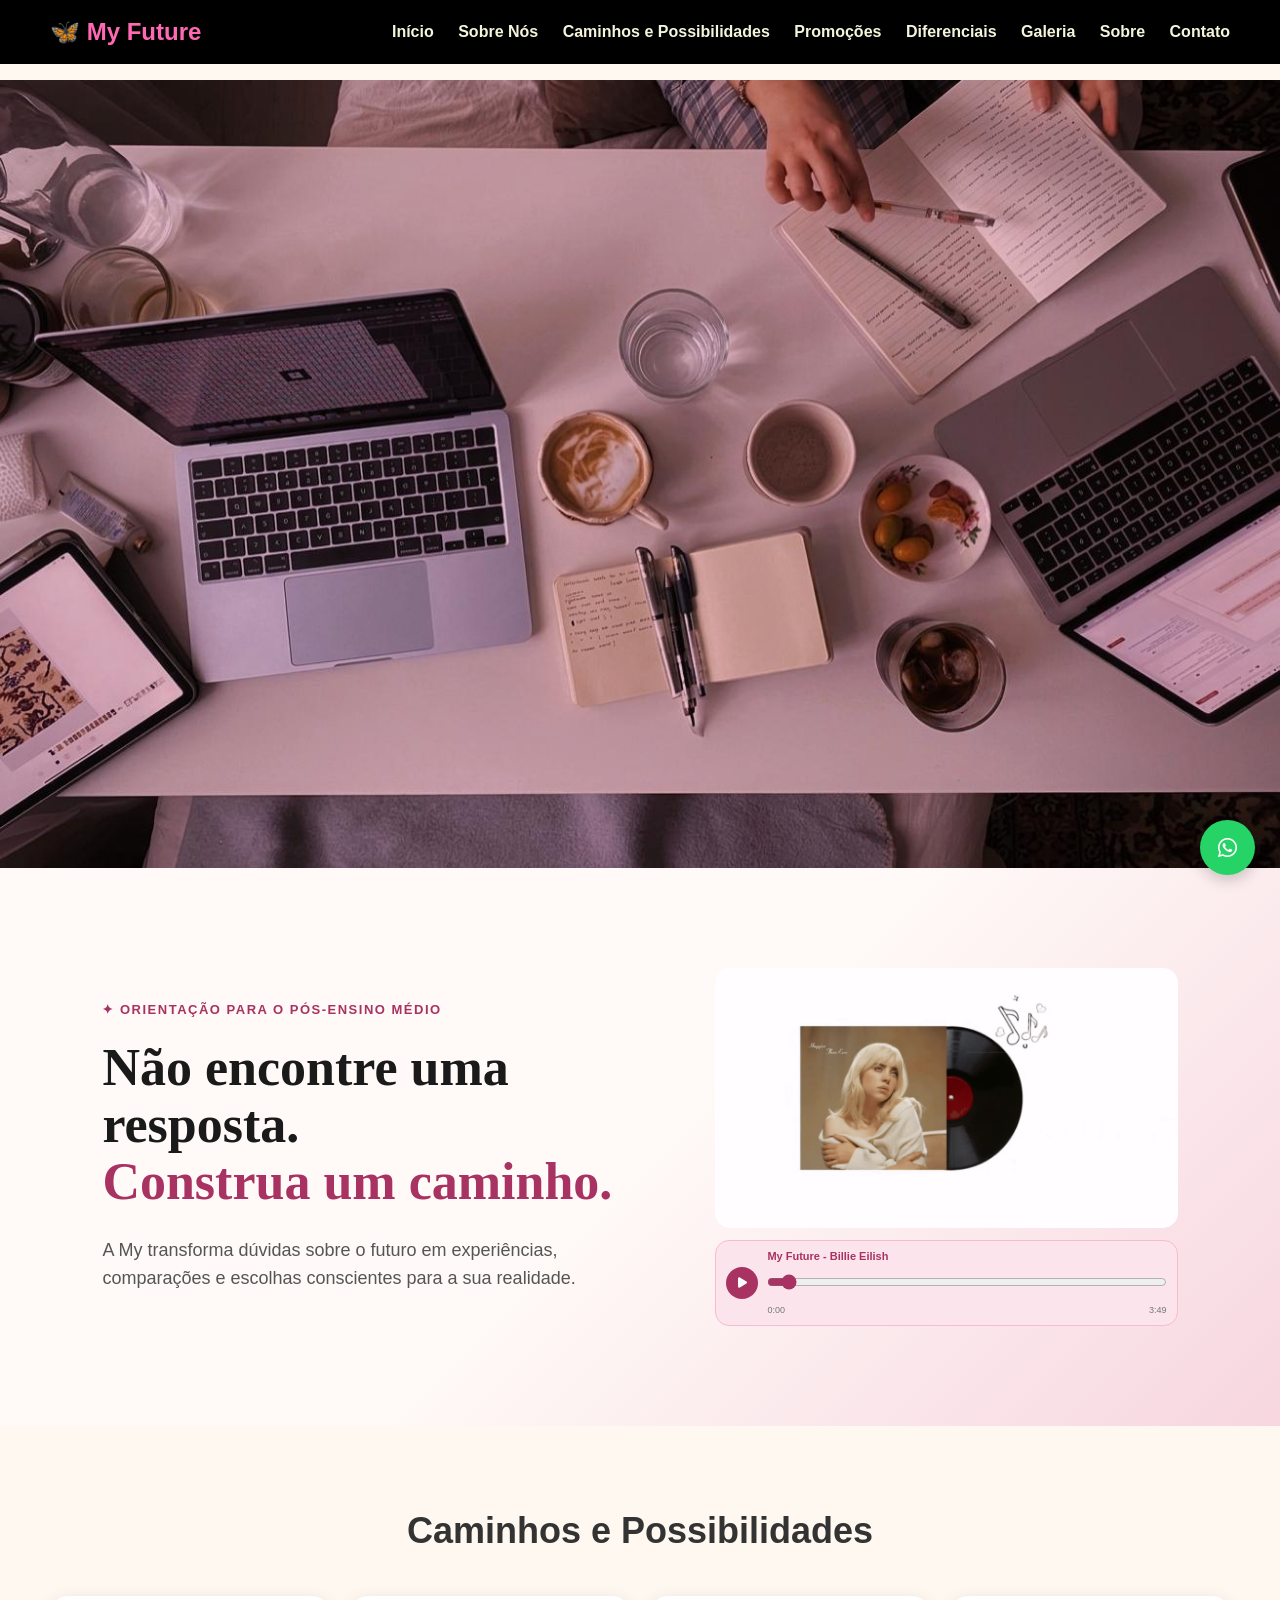
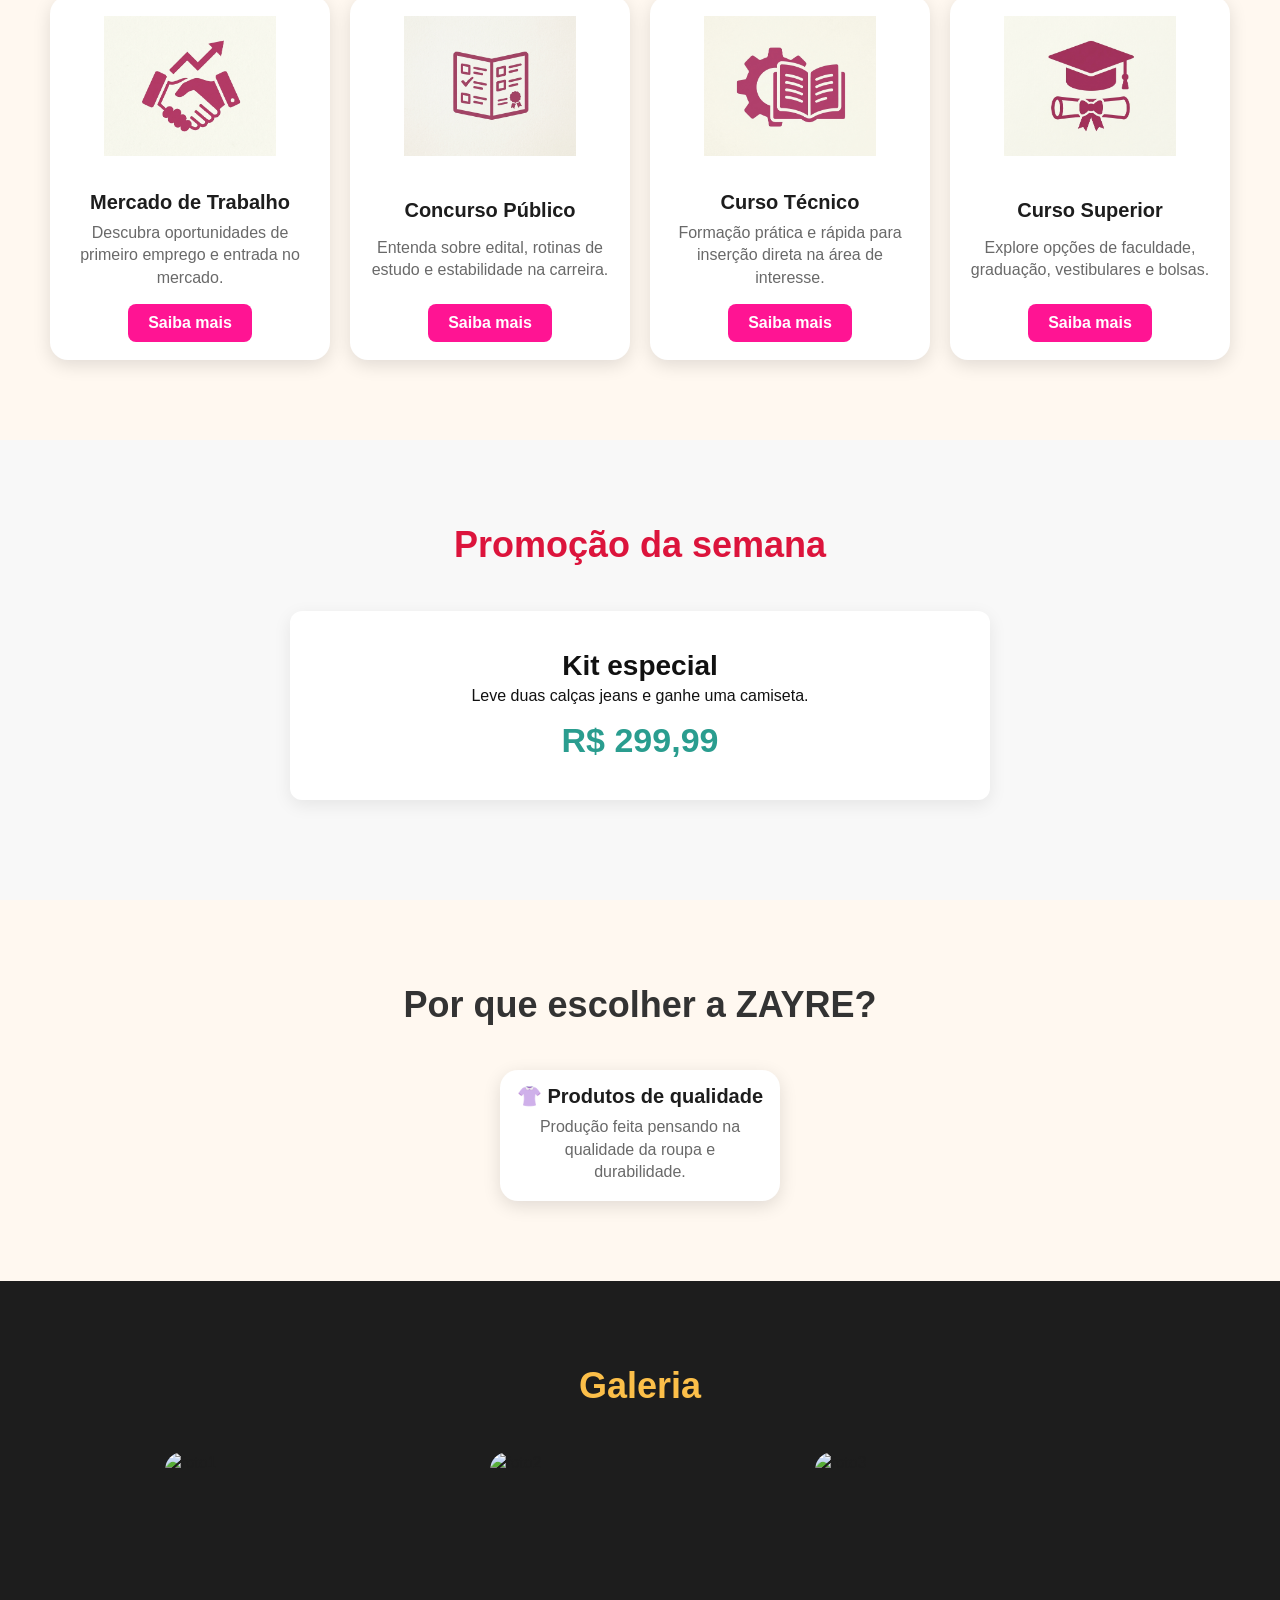
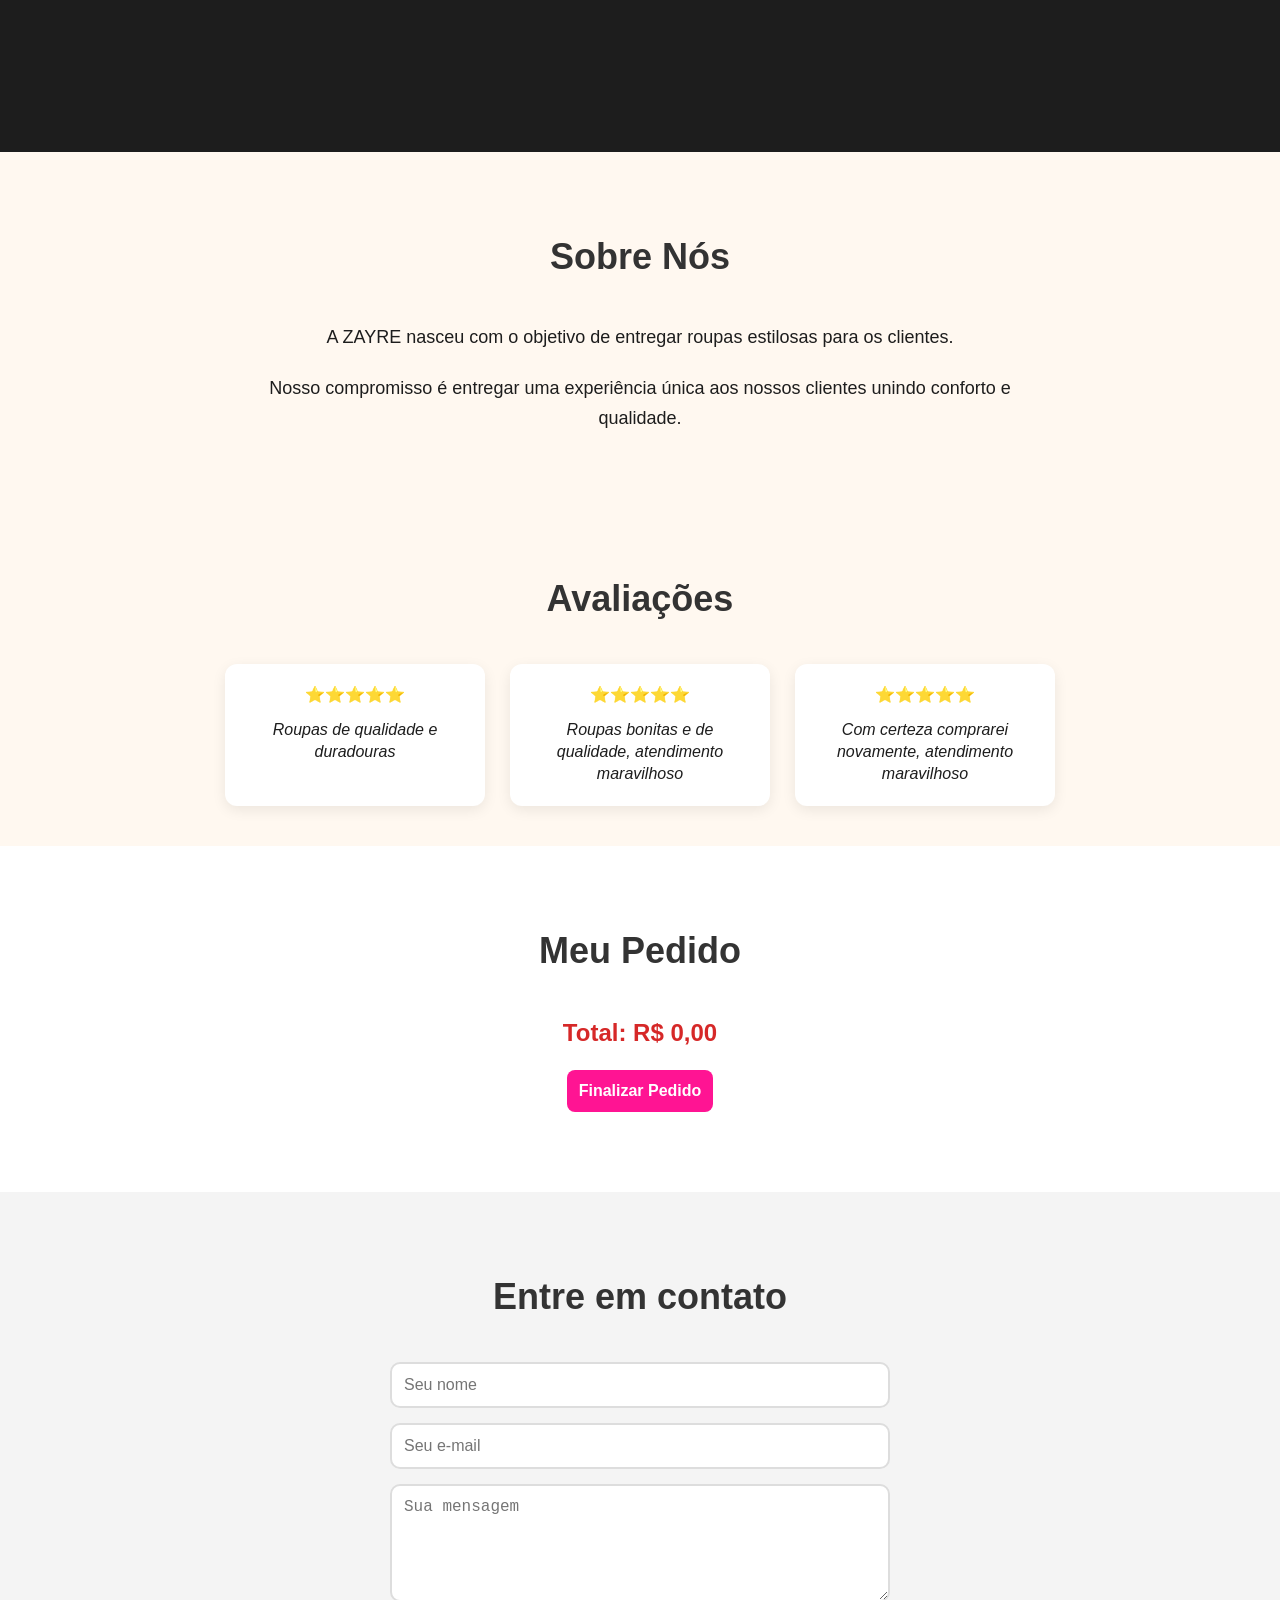
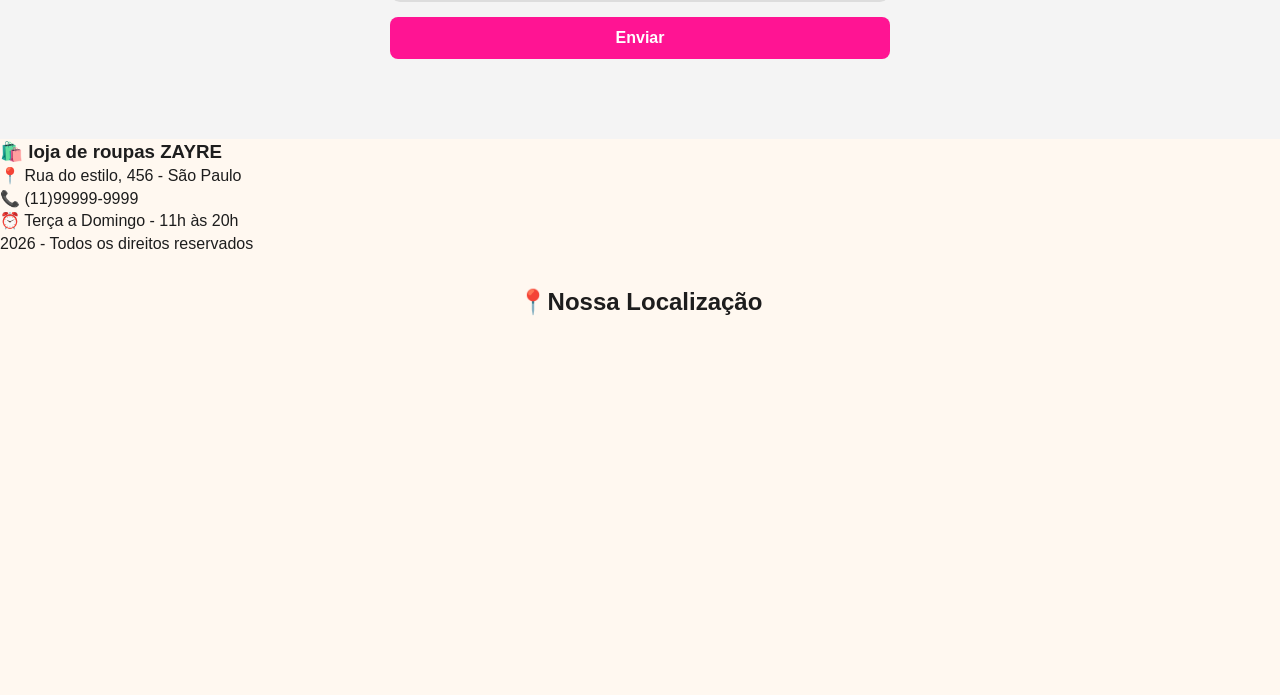
==== index.html @ ae9ffd08 "Add files via upload" ====
<!DOCTYPE html>
<html lang="pt-br">
  <head>
    <meta charset="UTF-8">
    <meta name="viewport" content="width=device-width, initial-scale=1.0">
    <title>My Future</title>
    <link rel="stylesheet" href="style.css">
    <link rel="stylesheet" href="https://cdnjs.cloudflare.com/ajax/libs/font-awesome/6.5.0/css/all.min.css">
  </head>
  <body>
    <nav class="menu">
      <div class="logo">🦋 My Future</div>
      <div class="links">
        <a href="#inicio">Início</a>
        <a href="#orientacao">Sobre Nós</a>
        <a href="#colecoes">Caminhos e Possibilidades</a>
        <a href="#promocoes">Promoções</a>
        <a href="#diferenciais">Diferenciais</a>
        <a href="#galeria">Galeria</a>
        <a href="#sobre">Sobre</a>
        <a href="#contato">Contato</a>
      </div>
    </nav>

    <section id="inicio" class="banner">
      <img src="Mídia (2).jpg" alt="Banner ZAYRE" class="banner-img">
    </section>

    <!-- SEÇÃO ORIENTAÇÃO -->
    <section id="orientacao" class="orientacao">
      <div class="orientacao-conteudo">
        <div class="orientacao-texto">
          <span class="tagline">✦ ORIENTAÇÃO PARA O PÓS-ENSINO MÉDIO</span>
          <h1>Não encontre uma resposta.<br><span>Construa um caminho.</span></h1>
          <p>A My transforma dúvidas sobre o futuro em experiências, comparações e escolhas conscientes para a sua realidade.</p>
        </div>
        <div class="orientacao-card">

          <img src="Billie Eilish.gif" alt="Billie Eilish" class="card-gif">

          <div class="music-player">
            <button id="playBtn" class="play-btn">
              <i class="fa-solid fa-play"></i>
            </button>

            <div class="music-info">
              <div class="music-title">My Future - Billie Eilish</div>

              <input type="range" id="progress" value="0" min="0" max="100">

              <div class="music-time">
                <span id="currentTime">0:00</span>
                <span id="duration">0:00</span>
              </div>
            </div>

            <audio id="audio">
              <source src="Billie Eilish - My Future.mp3" type="audio/mpeg">
            </audio>
          </div>
        </div>
      </div>
    </section>

    <!-- SEÇÃO CAMINHOS / ORIENTAÇÃO -->
    <section id="colecoes" class="colecoes">
      <h2>Caminhos e Possibilidades</h2>
      <div class="cards">
        
        <!-- CARD 1: MERCADO DE TRABALHO -->
        <div class="card">
          <img src="ícone_mercado de trabalho.jpg" alt="Mercado de Trabalho" style="padding: 20px; height: 180px; object-fit: contain;">
          <h3>Mercado de Trabalho</h3>
          <p>Descubra oportunidades de primeiro emprego e entrada no mercado.</p>
          <a href="mercado-de-trabalho.html"><button>Saiba mais</button></a>
        </div>

        <!-- CARD 2: CONCURSO PÚBLICO -->
        <div class="card">
          <img src="ícone_concurso púbico.jpg" alt="Concurso Público" style="padding: 20px; height: 180px; object-fit: contain;">
          <h3>Concurso Público</h3>
          <p>Entenda sobre edital, rotinas de estudo e estabilidade na carreira.</p>
          <a href="concurso-publico.html"><button>Saiba mais</button></a>
        </div>

        <!-- CARD 3: CURSO TÉCNICO -->
        <div class="card">
          <img src="ícone_curso técnico.jpg" alt="Curso Técnico" style="padding: 20px; height: 180px; object-fit: contain;">
          <h3>Curso Técnico</h3>
          <p>Formação prática e rápida para inserção direta na área de interesse.</p>
          <a href="curso-tecnico.html"><button>Saiba mais</button></a>
        </div>

        <!-- CARD 4: CURSO SUPERIOR -->
        <div class="card">
          <img src="ícone_curso superior.jpg" alt="Curso Superior" style="padding: 20px; height: 180px; object-fit: contain;">
          <h3>Curso Superior</h3>
          <p>Explore opções de faculdade, graduação, vestibulares e bolsas.</p>
          <a href="curso-superior.html"><button>Saiba mais</button></a>
        </div>

      </div>
    </section>

    <section id="promocoes" class="promocoes">
      <h2>Promoção da semana</h2>
      <div class="promo-box">
        <h3>Kit especial</h3>
        <p>Leve duas calças jeans e ganhe uma camiseta.</p>
        <h1>R$ 299,99</h1>
      </div>
    </section>

    <section id="diferenciais" class="diferenciais">
      <h2>Por que escolher a ZAYRE?</h2>
      <div class="cards">
        <div class="card">
          <h3>👚 Produtos de qualidade</h3>
          <p>Produção feita pensando na qualidade da roupa e durabilidade.</p>
        </div>
      </div>
    </section>

    <section id="galeria" class="galeria">
      <h2>Galeria</h2>
      <div class="fotos">
        <img src="https://images.unsplash.com/photo-1520975929710-9b6b5d4d3d7a?q=80&w=687&auto=format&fit=crop" alt="foto1">
        <img src="https://images.unsplash.com/photo-1526178618850-5a6f59f9a5d9?q=80&w=688&auto=format&fit=crop" alt="foto2">
        <img src="https://images.unsplash.com/photo-1542291026-7eec264c27ff?q=80&w=736&auto=format&fit=crop" alt="foto3">
      </div>
    </section>

    <section id="sobre" class="sobre">
      <h2>Sobre Nós</h2>
      <p>A ZAYRE nasceu com o objetivo de entregar roupas estilosas para os clientes.</p>
      <p>Nosso compromisso é entregar uma experiência única aos nossos clientes unindo conforto e qualidade.</p>
    </section>

    <section class="avaliacoes">
      <h2>Avaliações</h2>
      <div class="depoimentos">
        <div class="depoimento">⭐⭐⭐⭐⭐<p>Roupas de qualidade e duradouras</p></div>
        <div class="depoimento">⭐⭐⭐⭐⭐<p>Roupas bonitas e de qualidade, atendimento maravilhoso</p></div>
        <div class="depoimento">⭐⭐⭐⭐⭐<p>Com certeza comprarei novamente, atendimento maravilhoso</p></div>
      </div>
    </section>

    <section class="carrinho">
      <h2>Meu Pedido</h2>
      <ul id="lista-pedidos"></ul>
      <p class="total">Total: R$ <span id="total">0,00</span></p>
      <button onclick="finalizarPedido()">Finalizar Pedido</button>
    </section>

    <section id="contato" class="contato">
      <h2>Entre em contato</h2>
      <form onsubmit="event.preventDefault(); alert('Mensagem enviada!');">
        <input type="text" placeholder="Seu nome" required>
        <input type="email" placeholder="Seu e-mail" required>
        <textarea rows="5" placeholder="Sua mensagem"></textarea>
        <button type="submit">Enviar</button>
      </form>
    </section>

    <footer>
      <h3>🛍️ loja de roupas ZAYRE</h3>
      <p>📍 Rua do estilo, 456 - São Paulo</p>
      <p>📞 (11)99999-9999</p>
      <p>⏰ Terça a Domingo - 11h às 20h</p>
      <p>2026 - Todos os direitos reservados</p>
    </footer>

    <a href="https://wa.me/5511999999999" class="whatsapp" target="_blank"><i class="fa-brands fa-whatsapp"></i></a>

    <div class="mapa">
      <h3>📍Nossa Localização</h3>
      <iframe src="https://www.google.com/maps?q=Rua%20das%20Del%C3%ADcias%2C%20123%20-%20S%C3%A3o%20Paulo&output=embed" allowfullscreen loading="lazy"></iframe>
    </div>

    <script src="script.js"></script>
  </body>
</html>
---- style.css ----
/* ==========================================================================
   CONFIGURAÇÕES GERAIS
   ========================================================================== */
* {
  margin: 0;
  padding: 0;
  box-sizing: border-box;
}

html {
  scroll-behavior: smooth;
}

body {
  font-family: Arial, Helvetica, sans-serif;
  background-color: #fff8f0;
  color: #1d1d1d;
  line-height: 1.4;
  padding-top: 80px;
}

/* ==========================================================================
   MENU FIXO
   ========================================================================== */
.menu {
  position: fixed;
  top: 0;
  left: 0;
  width: 100%;
  background-color: #000;
  padding: 15px 50px;
  display: flex;
  justify-content: space-between;
  align-items: center;
  z-index: 1000;
}

.logo {
  color: hotpink;
  font-size: 24px;
  font-weight: bold;
}

.links a {
  color: beige;
  text-decoration: none;
  margin-left: 20px;
  font-weight: bold;
}

.links a:hover {
  color: hotpink;
}

/* ==========================================================================
   BANNER
   ========================================================================== */
.banner {
  padding: 0;
  width: 100%;
  overflow: hidden;
  display: block;
}

.banner-img {
  width: 100%;
  height: auto;
  display: block;
}

.btn {
  background-color: deeppink;
  color: white;
  padding: 10px 18px;
  border-radius: 25px;
  text-decoration: none;
  display: inline-block;
}

/* ==========================================================================
   SEÇÕES GERAIS
   ========================================================================== */
section {
  padding: 80px 40px;
}

section h2 {
  text-align: center;
  font-size: 36px;
  margin-bottom: 40px;
  color: #333;
}

/* ==========================================================================
   SEÇÃO ORIENTAÇÃO (MY FUTURE)
   ========================================================================== */
.orientacao {
  background: linear-gradient(135deg, #fffaf7 50%, #f7d6e0 100%);
  padding: 100px 8%;
  display: flex;
  justify-content: center;
  align-items: center;
}

.orientacao-conteudo {
  max-width: 1200px;
  width: 100%;
  display: flex;
  align-items: center;
  justify-content: space-between;
  gap: 60px;
}

.orientacao-texto {
  flex: 1;
}

.tagline {
  color: #a83262;
  font-size: 13px;
  font-weight: 700;
  letter-spacing: 1.5px;
  display: block;
  margin-bottom: 20px;
}

.orientacao-texto h1 {
  font-family: Georgia, serif;
  font-size: 52px;
  line-height: 1.1;
  color: #1a1a1a;
  margin-bottom: 25px;
  text-align: left;
}

.orientacao-texto h1 span {
  color: #a83262;
}

.orientacao-texto p {
  font-size: 18px;
  color: #555;
  max-width: 500px;
  line-height: 1.6;
}

/* Card Interativo */
.card-gif {
  width: 100%;
  height: 260px;
  object-fit: cover;
  display: block;
  border-radius: 15px;
}

.music-player {
  width: 100%;
  margin-top: 12px;
  padding: 8px 10px;
  background: #fce4ec;
  border: 1px solid #f8bbd0;
  border-radius: 14px;
  display: flex;
  align-items: center;
  gap: 9px;
  box-sizing: border-box;
}

.play-btn {
  width: 32px;
  height: 32px;
  min-width: 32px;
  border: none;
  border-radius: 50%;
  background: #a83262;
  color: white;
  display: flex;
  align-items: center;
  justify-content: center;
  cursor: pointer;
  font-size: 12px;
}

.music-info {
  flex: 1;
  min-width: 0;
}

.music-title {
  font-size: 11px;
  font-weight: bold;
  color: #a83262;
  margin-bottom: 3px;
}

#progress {
  width: 100%;
  height: 3px;
  accent-color: #a83262;
  cursor: pointer;
  margin: 0;
}

.music-time {
  display: flex;
  justify-content: space-between;
  font-size: 9px;
  color: #777;
  margin-top: 2px;
}

.music-player audio {
  display: none;
}

/* ==========================================================================
   COLEÇÕES / CARDS (AJUSTADO PARA 4 EM LINHA)
   ========================================================================== */
.colecoes {
  max-width: 1400px;
  margin: 0 auto;
  padding: 80px 20px;
}

.cards {
  display: flex;
  justify-content: center;
  align-items: stretch;
  gap: 20px;
  flex-wrap: nowrap;
}

.card {
  background-color: #fff;
  flex: 1;
  min-width: 200px;
  max-width: 280px;
  border-radius: 18px;
  overflow: hidden;
  box-shadow: 0 5px 18px rgba(0, 0, 0, 0.12);
  text-align: center;
  transition: transform 0.3s;
  padding-bottom: 18px;
  display: flex;
  flex-direction: column;
  justify-content: space-between;
}

.card img {
  width: 100%;
  height: 190px;
  object-fit: cover;
  display: block;
}

.card h3 {
  font-size: 20px;
  margin: 12px 0 6px;
}

.card p {
  padding: 0 18px;
  color: dimgray;
}

.card span {
  display: block;
  margin: 12px 0;
  font-size: 18px;
  font-weight: bold;
  color: brown;
}

.card button {
  margin: 15px auto 0;
  background-color: deeppink;
  color: #fff;
  border: none;
  padding: 10px 20px;
  border-radius: 8px;
  cursor: pointer;
  transition: background-color 0.3s;
  width: fit-content;
}

.card button:hover {
  background-color: #d62828;
}

.card:hover {
  transform: translateY(-10px);
}

/* ==========================================================================
   PROMOÇÕES
   ========================================================================== */
.promocoes {
  background-color: #f8f8f8;
  color: #111;
  text-align: center;
}

.promocoes h2 {
  color: crimson;
}

.promo-box {
  background-color: #fff;
  max-width: 700px;
  margin: 20px auto;
  padding: 35px;
  border-radius: 12px;
  box-shadow: 0 5px 18px rgba(0, 0, 0, 0.08);
}

.promo-box h3 {
  font-size: 28px;
  margin-top: 0;
}

.promo-box h1 {
  font-size: 34px;
  margin-top: 10px;
  color: #2a9d8f;
}

/* ==========================================================================
   SOBRE
   ========================================================================== */
.sobre {
  max-width: 900px;
  margin: auto;
  text-align: center;
}

.sobre p {
  font-size: 18px;
  line-height: 1.7;
  margin-bottom: 20px;
}

/* ==========================================================================
   AVALIAÇÕES
   ========================================================================== */
.avaliacoes {
  background-color: #fff8f0;
  padding: 40px 20px;
}

.depoimentos {
  display: flex;
  justify-content: center;
  gap: 25px;
  flex-wrap: wrap;
}

.depoimento {
  background-color: #fff;
  width: 260px;
  padding: 20px;
  border-radius: 12px;
  text-align: center;
  box-shadow: 0 4px 14px rgba(0, 0, 0, 0.08);
}

.depoimento p {
  margin-top: 12px;
  font-style: italic;
}

/* ==========================================================================
   CONTATO
   ========================================================================== */
.contato {
  background-color: #f4f4f4;
}

form {
  max-width: 500px;
  margin: auto;
  display: flex;
  flex-direction: column;
  gap: 15px;
}

input,
textarea {
  padding: 12px;
  border: 2px solid #ddd;
  border-radius: 10px;
  font-size: 16px;
}

input:focus,
textarea:focus {
  outline: none;
  border-color: deeppink;
}

button {
  background-color: deeppink;
  color: #fff;
  border: none;
  padding: 12px;
  border-radius: 8px;
  font-size: 16px;
  font-weight: bold;
  cursor: pointer;
}

button:hover {
  opacity: 0.95;
}

/* ==========================================================================
   CARRINHO
   ========================================================================== */
.carrinho {
  background-color: white;
  text-align: center;
}

#lista-pedidos {
  list-style: none;
  max-width: 500px;
  margin: 0 auto 20px;
  padding: 0;
}

#lista-pedidos li {
  background-color: #fff8f0;
  margin: 10px 0;
  padding: 12px;
  border-radius: 10px;
  box-shadow: 0 3px 10px rgba(0, 0, 0, 0.1);
}

.total {
  font-size: 24px;
  font-weight: bold;
  color: #d62828;
  margin-bottom: 20px;
}

/* ==========================================================================
   GALERIA
   ========================================================================== */
.galeria {
  background-color: #1d1d1d;
}

.galeria h2 {
  color: #fcbf49;
}

.fotos {
  display: flex;
  justify-content: center;
  gap: 25px;
  flex-wrap: wrap;
}

.fotos img {
  width: 300px;
  height: 220px;
  object-fit: cover;
  border-radius: 18px;
  transition: transform 0.3s;
}

.fotos img:hover {
  transform: scale(1.05);
}

/* ==========================================================================
   ELEMENTOS ADICIONAIS (WHATSAPP E MAPA)
   ========================================================================== */
.whatsapp {
  position: fixed;
  right: 25px;
  bottom: 25px;
  background-color: #25d366;
  color: #fff;
  width: 55px;
  height: 55px;
  border-radius: 50%;
  text-decoration: none;
  font-size: 22px;
  display: flex;
  justify-content: center;
  align-items: center;
  box-shadow: 0 5px 15px rgba(0, 0, 0, 0.2);
  z-index: 1000;
  transition: transform 0.2s;
}

.whatsapp:hover {
  transform: scale(1.06);
}

.mapa {
  max-width: 900px;
  margin: 30px auto;
}

.mapa h3 {
  font-size: 24px;
  margin-bottom: 15px;
  text-align: center;
}

.mapa iframe {
  width: 100%;
  height: 320px;
  border: 0;
  border-radius: 14px;
}

/* ==========================================================================
   RESPONSIVIDADE
   ========================================================================== */
@media (max-width: 1024px) {
  .cards {
    flex-wrap: wrap;
  }

  .card {
    min-width: 250px;
  }
}

@media (max-width: 900px) {
  .orientacao-conteudo {
    flex-direction: column;
    text-align: center;
  }

  .orientacao-texto h1 {
    font-size: 38px;
    text-align: center;
  }

  .orientacao-texto p {
    margin: 0 auto 30px;
  }

  .card-pills {
    justify-content: center;
  }
}

@media (max-width: 768px) {
  .menu {
    flex-direction: column;
    padding: 15px;
  }

  .links {
    margin-top: 10px;
  }

  .links a {
    margin: 8px;
    display: inline-block;
    font-size: 14px;
  }

  section {
    padding: 60px 20px;
  }

  .card {
    width: 100%;
    max-width: 330px;
  }
}
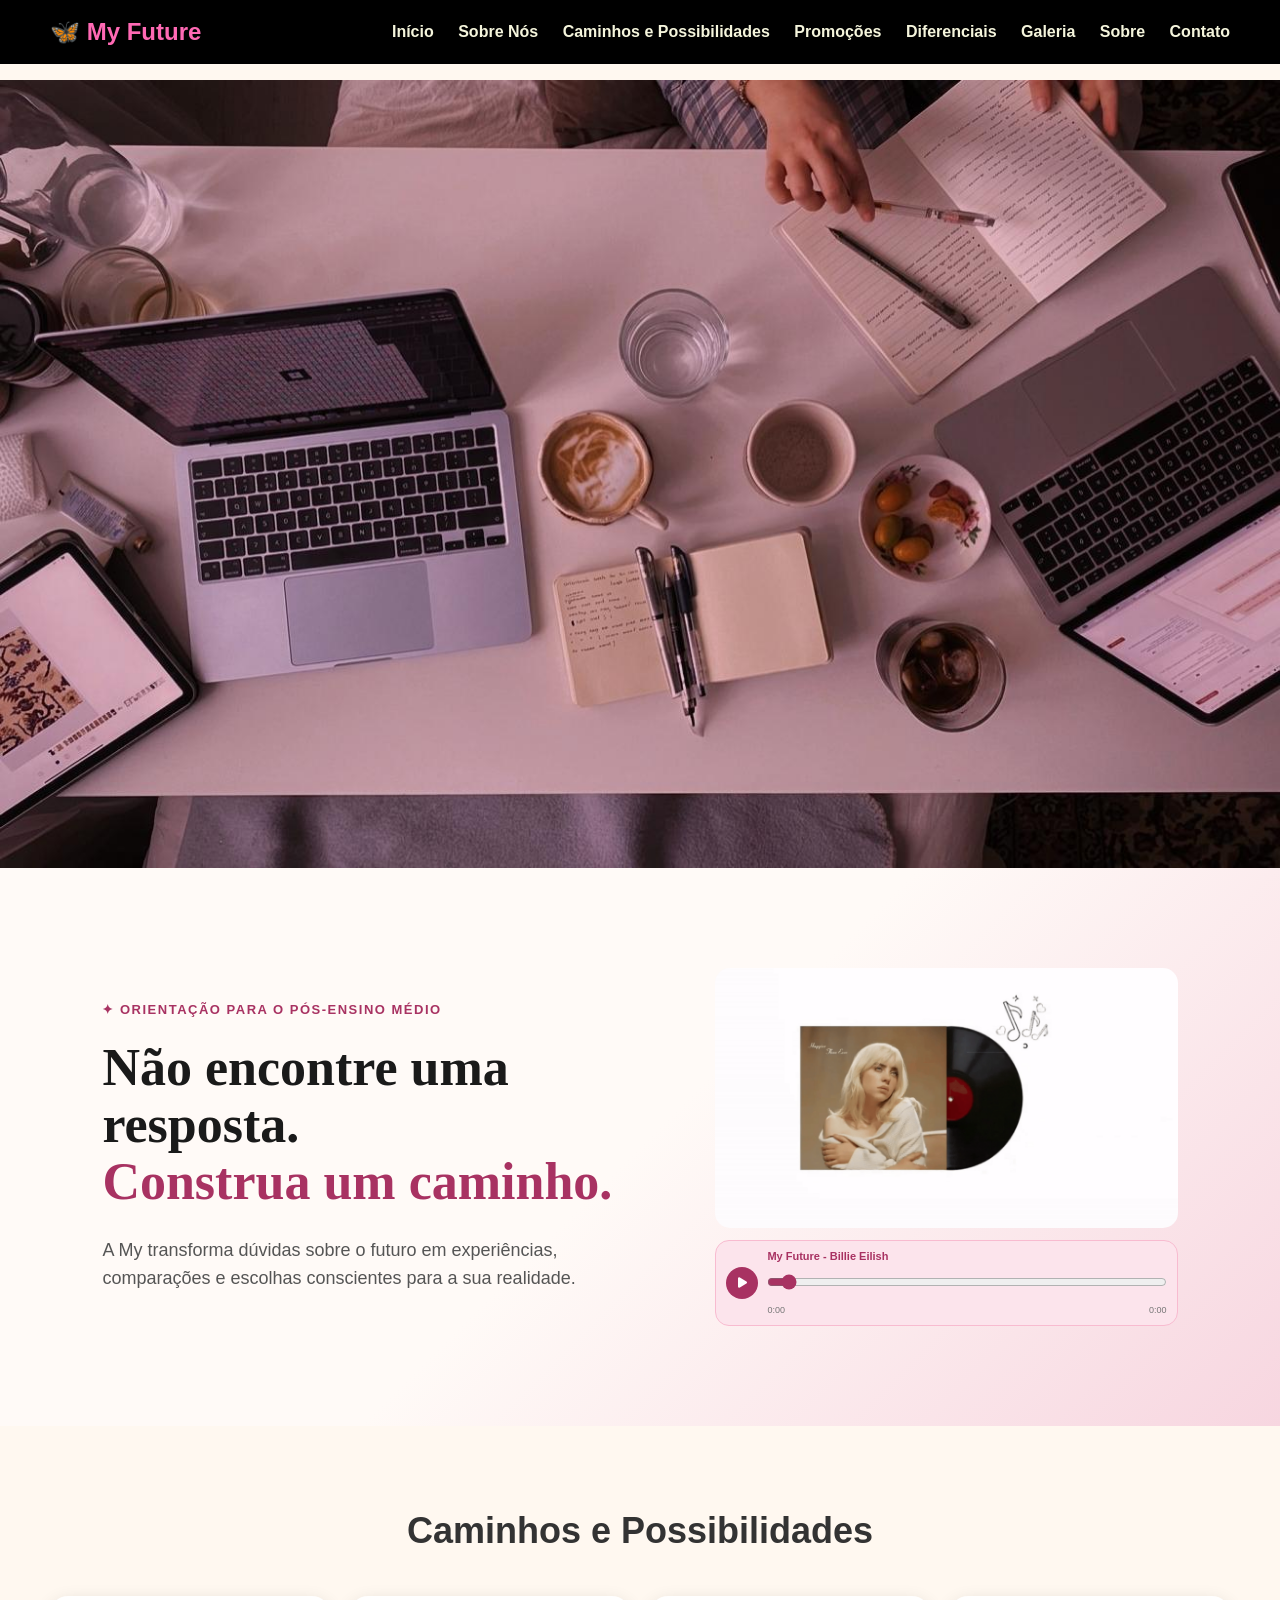
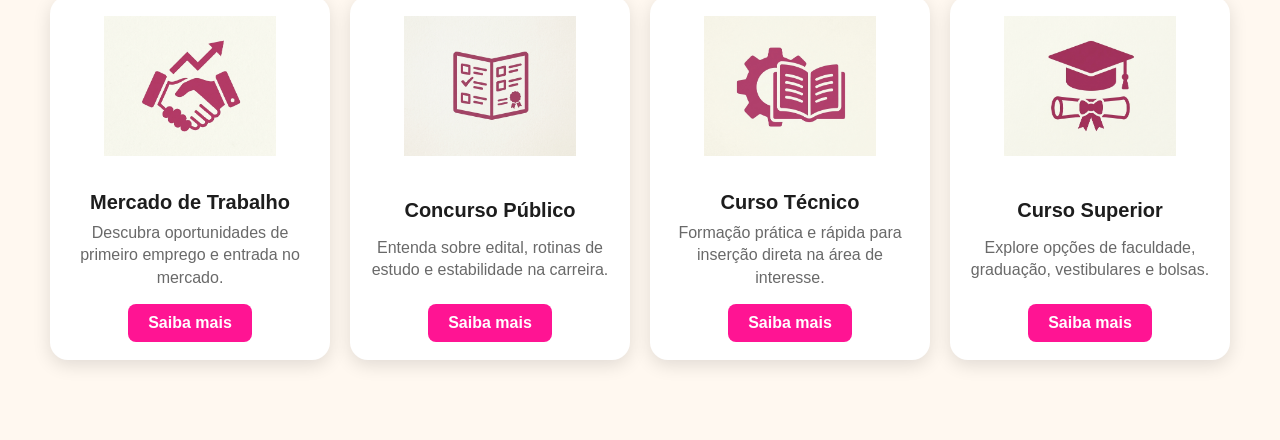
==== commit 22b1d382: "Fix HTML formatting and structure" ====
--- a/index.html
+++ b/index.html
@@ -101,82 +101,5 @@
 
       </div>
     </section>
-
-    <section id="promocoes" class="promocoes">
-      <h2>Promoção da semana</h2>
-      <div class="promo-box">
-        <h3>Kit especial</h3>
-        <p>Leve duas calças jeans e ganhe uma camiseta.</p>
-        <h1>R$ 299,99</h1>
-      </div>
-    </section>
-
-    <section id="diferenciais" class="diferenciais">
-      <h2>Por que escolher a ZAYRE?</h2>
-      <div class="cards">
-        <div class="card">
-          <h3>👚 Produtos de qualidade</h3>
-          <p>Produção feita pensando na qualidade da roupa e durabilidade.</p>
-        </div>
-      </div>
-    </section>
-
-    <section id="galeria" class="galeria">
-      <h2>Galeria</h2>
-      <div class="fotos">
-        <img src="https://images.unsplash.com/photo-1520975929710-9b6b5d4d3d7a?q=80&w=687&auto=format&fit=crop" alt="foto1">
-        <img src="https://images.unsplash.com/photo-1526178618850-5a6f59f9a5d9?q=80&w=688&auto=format&fit=crop" alt="foto2">
-        <img src="https://images.unsplash.com/photo-1542291026-7eec264c27ff?q=80&w=736&auto=format&fit=crop" alt="foto3">
-      </div>
-    </section>
-
-    <section id="sobre" class="sobre">
-      <h2>Sobre Nós</h2>
-      <p>A ZAYRE nasceu com o objetivo de entregar roupas estilosas para os clientes.</p>
-      <p>Nosso compromisso é entregar uma experiência única aos nossos clientes unindo conforto e qualidade.</p>
-    </section>
-
-    <section class="avaliacoes">
-      <h2>Avaliações</h2>
-      <div class="depoimentos">
-        <div class="depoimento">⭐⭐⭐⭐⭐<p>Roupas de qualidade e duradouras</p></div>
-        <div class="depoimento">⭐⭐⭐⭐⭐<p>Roupas bonitas e de qualidade, atendimento maravilhoso</p></div>
-        <div class="depoimento">⭐⭐⭐⭐⭐<p>Com certeza comprarei novamente, atendimento maravilhoso</p></div>
-      </div>
-    </section>
-
-    <section class="carrinho">
-      <h2>Meu Pedido</h2>
-      <ul id="lista-pedidos"></ul>
-      <p class="total">Total: R$ <span id="total">0,00</span></p>
-      <button onclick="finalizarPedido()">Finalizar Pedido</button>
-    </section>
-
-    <section id="contato" class="contato">
-      <h2>Entre em contato</h2>
-      <form onsubmit="event.preventDefault(); alert('Mensagem enviada!');">
-        <input type="text" placeholder="Seu nome" required>
-        <input type="email" placeholder="Seu e-mail" required>
-        <textarea rows="5" placeholder="Sua mensagem"></textarea>
-        <button type="submit">Enviar</button>
-      </form>
-    </section>
-
-    <footer>
-      <h3>🛍️ loja de roupas ZAYRE</h3>
-      <p>📍 Rua do estilo, 456 - São Paulo</p>
-      <p>📞 (11)99999-9999</p>
-      <p>⏰ Terça a Domingo - 11h às 20h</p>
-      <p>2026 - Todos os direitos reservados</p>
-    </footer>
-
-    <a href="https://wa.me/5511999999999" class="whatsapp" target="_blank"><i class="fa-brands fa-whatsapp"></i></a>
-
-    <div class="mapa">
-      <h3>📍Nossa Localização</h3>
-      <iframe src="https://www.google.com/maps?q=Rua%20das%20Del%C3%ADcias%2C%20123%20-%20S%C3%A3o%20Paulo&output=embed" allowfullscreen loading="lazy"></iframe>
-    </div>
-
-    <script src="script.js"></script>
   </body>
-</html>+</html>
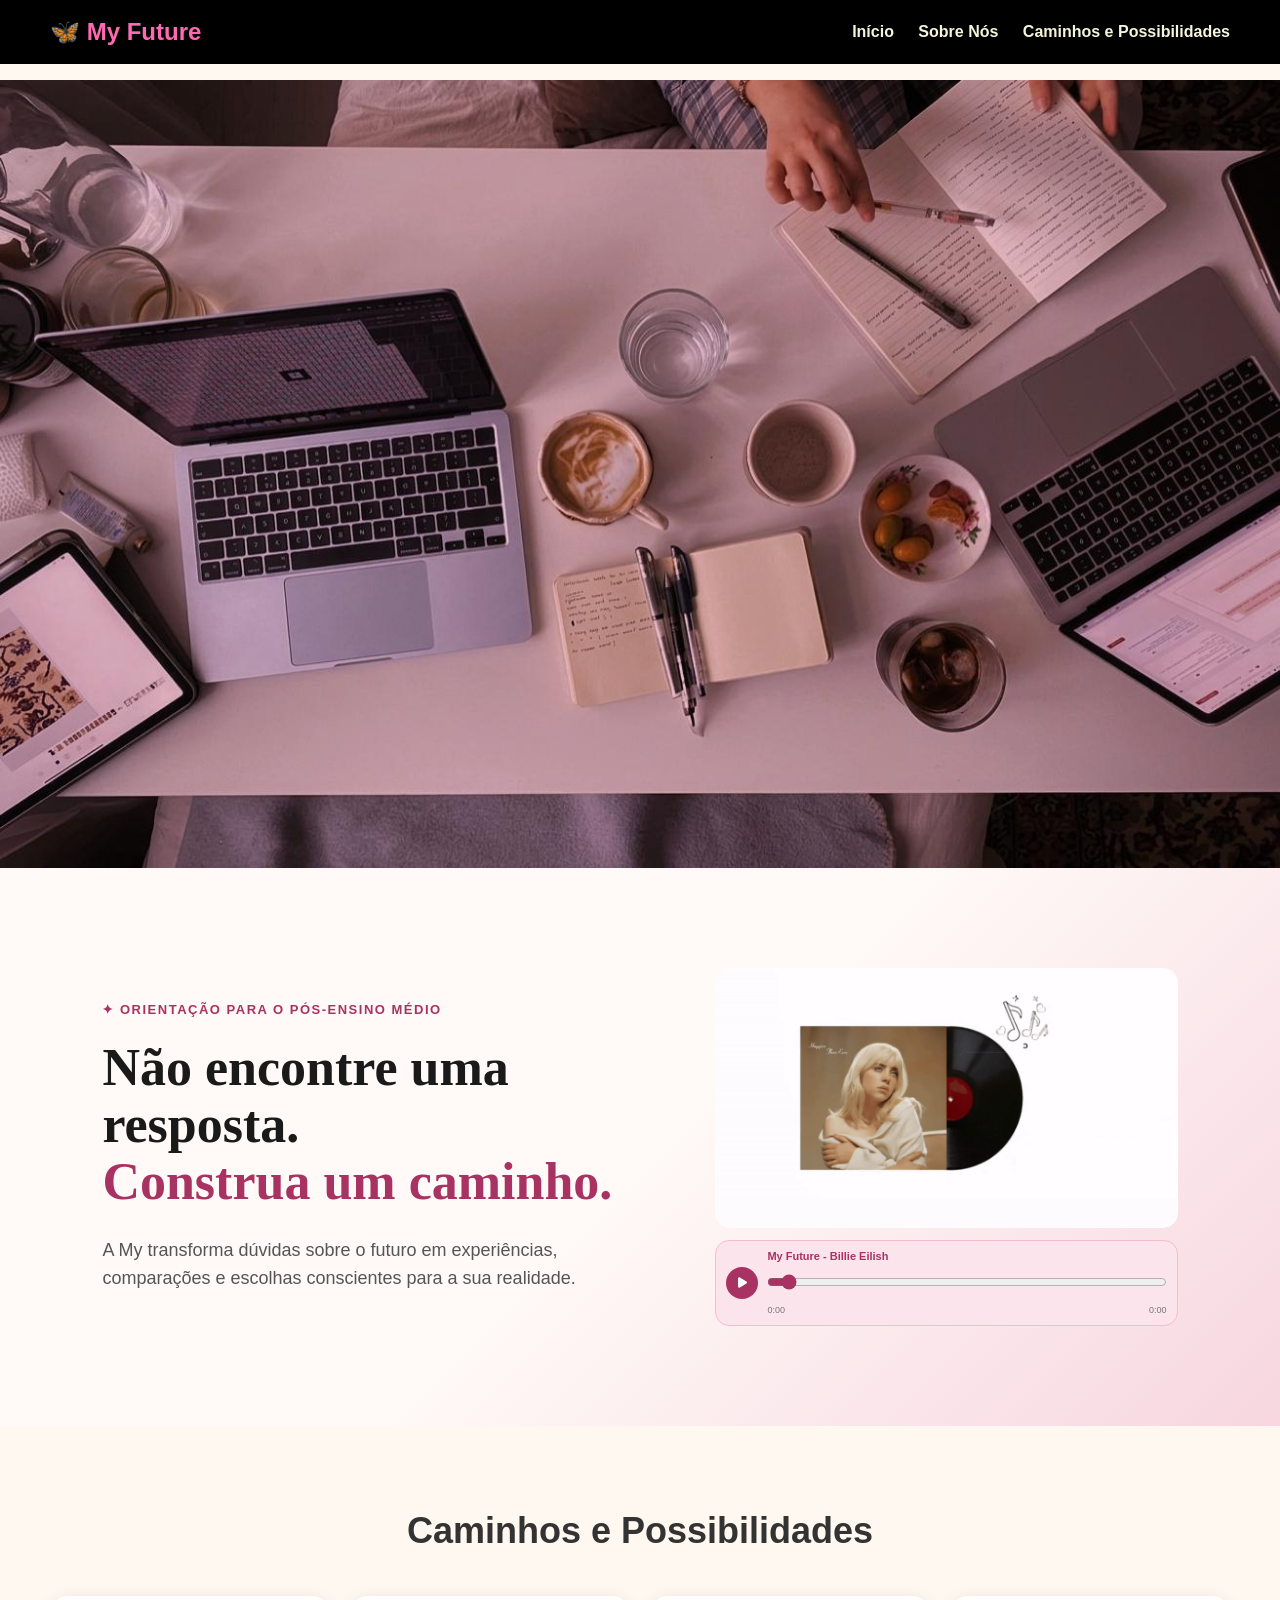
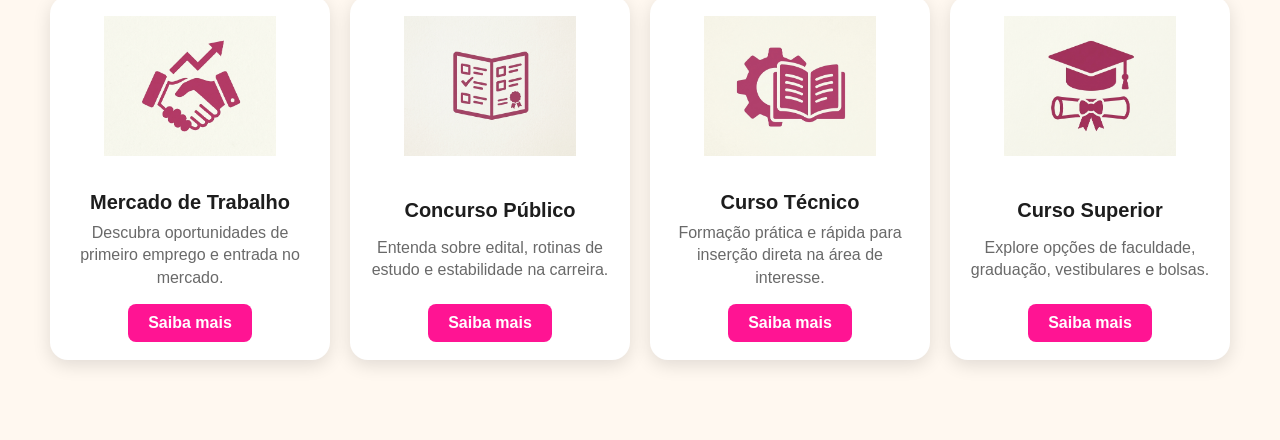
==== commit e0592c5f: "Fix HTML structure and formatting issues" ====
--- a/index.html
+++ b/index.html
@@ -14,11 +14,6 @@
         <a href="#inicio">Início</a>
         <a href="#orientacao">Sobre Nós</a>
         <a href="#colecoes">Caminhos e Possibilidades</a>
-        <a href="#promocoes">Promoções</a>
-        <a href="#diferenciais">Diferenciais</a>
-        <a href="#galeria">Galeria</a>
-        <a href="#sobre">Sobre</a>
-        <a href="#contato">Contato</a>
       </div>
     </nav>
 
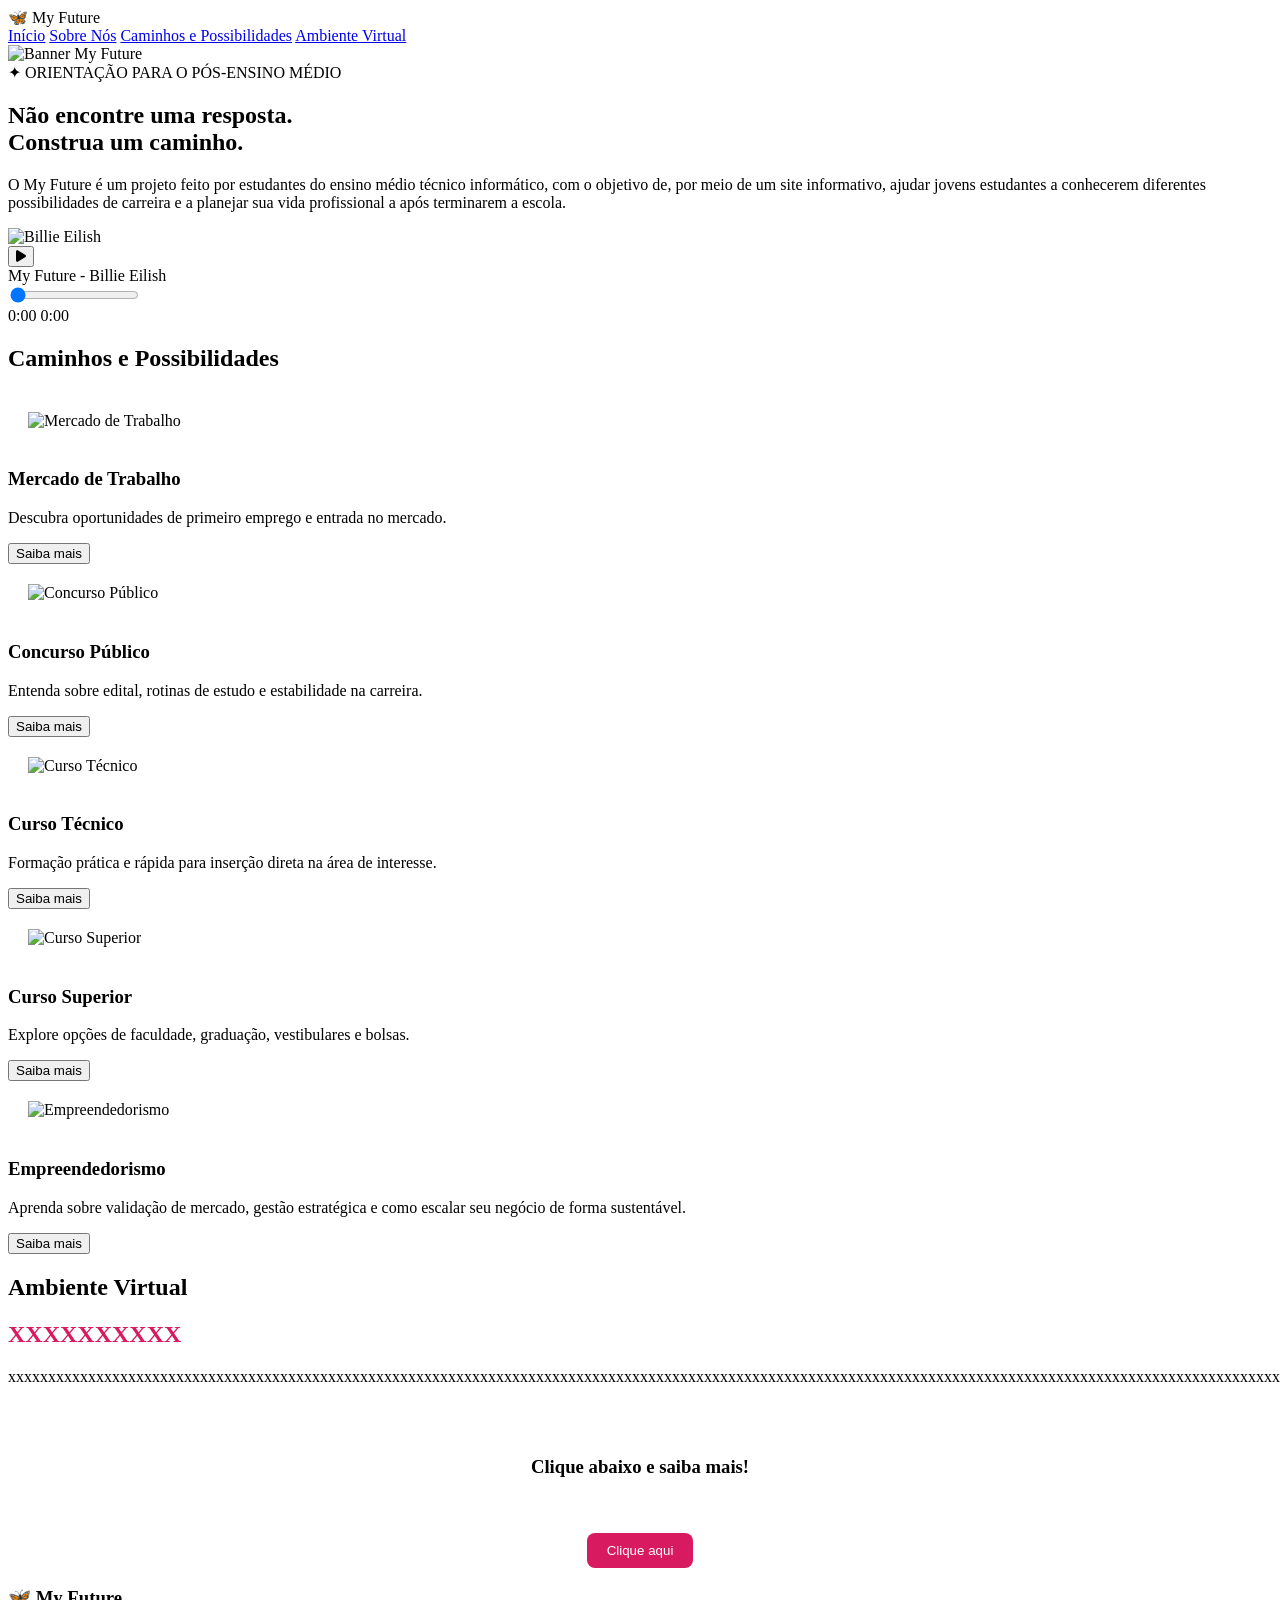
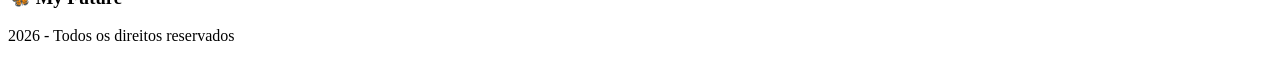
==== commit 4fea93b4: "Add files via upload" ====
--- a/index.html
+++ b/index.html
@@ -1,100 +1,163 @@
-<!DOCTYPE html>
-<html lang="pt-br">
-  <head>
-    <meta charset="UTF-8">
-    <meta name="viewport" content="width=device-width, initial-scale=1.0">
-    <title>My Future</title>
-    <link rel="stylesheet" href="style.css">
-    <link rel="stylesheet" href="https://cdnjs.cloudflare.com/ajax/libs/font-awesome/6.5.0/css/all.min.css">
-  </head>
-  <body>
-    <nav class="menu">
-      <div class="logo">🦋 My Future</div>
-      <div class="links">
-        <a href="#inicio">Início</a>
-        <a href="#orientacao">Sobre Nós</a>
-        <a href="#colecoes">Caminhos e Possibilidades</a>
-      </div>
-    </nav>
-
-    <section id="inicio" class="banner">
-      <img src="Mídia (2).jpg" alt="Banner ZAYRE" class="banner-img">
-    </section>
-
-    <!-- SEÇÃO ORIENTAÇÃO -->
-    <section id="orientacao" class="orientacao">
-      <div class="orientacao-conteudo">
-        <div class="orientacao-texto">
-          <span class="tagline">✦ ORIENTAÇÃO PARA O PÓS-ENSINO MÉDIO</span>
-          <h1>Não encontre uma resposta.<br><span>Construa um caminho.</span></h1>
-          <p>A My transforma dúvidas sobre o futuro em experiências, comparações e escolhas conscientes para a sua realidade.</p>
-        </div>
-        <div class="orientacao-card">
-
-          <img src="Billie Eilish.gif" alt="Billie Eilish" class="card-gif">
-
-          <div class="music-player">
-            <button id="playBtn" class="play-btn">
-              <i class="fa-solid fa-play"></i>
-            </button>
-
-            <div class="music-info">
-              <div class="music-title">My Future - Billie Eilish</div>
-
-              <input type="range" id="progress" value="0" min="0" max="100">
-
-              <div class="music-time">
-                <span id="currentTime">0:00</span>
-                <span id="duration">0:00</span>
-              </div>
-            </div>
-
-            <audio id="audio">
-              <source src="Billie Eilish - My Future.mp3" type="audio/mpeg">
-            </audio>
-          </div>
-        </div>
-      </div>
-    </section>
-
-    <!-- SEÇÃO CAMINHOS / ORIENTAÇÃO -->
-    <section id="colecoes" class="colecoes">
-      <h2>Caminhos e Possibilidades</h2>
-      <div class="cards">
-        
-        <!-- CARD 1: MERCADO DE TRABALHO -->
-        <div class="card">
-          <img src="ícone_mercado de trabalho.jpg" alt="Mercado de Trabalho" style="padding: 20px; height: 180px; object-fit: contain;">
-          <h3>Mercado de Trabalho</h3>
-          <p>Descubra oportunidades de primeiro emprego e entrada no mercado.</p>
-          <a href="mercado-de-trabalho.html"><button>Saiba mais</button></a>
-        </div>
-
-        <!-- CARD 2: CONCURSO PÚBLICO -->
-        <div class="card">
-          <img src="ícone_concurso púbico.jpg" alt="Concurso Público" style="padding: 20px; height: 180px; object-fit: contain;">
-          <h3>Concurso Público</h3>
-          <p>Entenda sobre edital, rotinas de estudo e estabilidade na carreira.</p>
-          <a href="concurso-publico.html"><button>Saiba mais</button></a>
-        </div>
-
-        <!-- CARD 3: CURSO TÉCNICO -->
-        <div class="card">
-          <img src="ícone_curso técnico.jpg" alt="Curso Técnico" style="padding: 20px; height: 180px; object-fit: contain;">
-          <h3>Curso Técnico</h3>
-          <p>Formação prática e rápida para inserção direta na área de interesse.</p>
-          <a href="curso-tecnico.html"><button>Saiba mais</button></a>
-        </div>
-
-        <!-- CARD 4: CURSO SUPERIOR -->
-        <div class="card">
-          <img src="ícone_curso superior.jpg" alt="Curso Superior" style="padding: 20px; height: 180px; object-fit: contain;">
-          <h3>Curso Superior</h3>
-          <p>Explore opções de faculdade, graduação, vestibulares e bolsas.</p>
-          <a href="curso-superior.html"><button>Saiba mais</button></a>
-        </div>
-
-      </div>
-    </section>
-  </body>
-</html>
+<!DOCTYPE html>
+<html lang="pt-br">
+  <head>
+    <meta charset="UTF-8">
+    <meta name="viewport" content="width=device-width, initial-scale=1.0">
+    <title>My Future</title>
+    <link rel="stylesheet" href="css/style.css">
+    <link rel="stylesheet" href="https://cdnjs.cloudflare.com/ajax/libs/font-awesome/6.5.0/css/all.min.css">
+  
+    <link rel="preconnect" href="https://fonts.googleapis.com">
+    <link rel="preconnect" href="https://fonts.gstatic.com" crossorigin>
+    <link href="https://fonts.googleapis.com/css2?family=DM+Sans:wght@400;500;600;700;800&family=Outfit:wght@500;600;700;800&display=swap" rel="stylesheet">
+    <link rel="stylesheet" href="css/recursos-adicionais.css">
+</head>
+  <body>
+    <nav class="menu">
+      <div class="logo">🦋 My Future</div>
+      <div class="links">
+        <a href="#inicio">Início</a>
+        <a href="#orientacao">Sobre Nós</a>
+        <a href="#colecoes">Caminhos e Possibilidades</a>
+        <a href="#ambiente">Ambiente Virtual</a>
+      </div>
+    </nav>
+
+    <section id="inicio" class="banner">
+      <img src="assets/images/banner.jpg" alt="Banner My Future" class="banner-img">
+    </section>
+
+    <!-- SEÇÃO ORIENTAÇÃO -->
+    <section id="orientacao" class="orientacao">
+      <div class="orientacao-conteudo">
+        <div class="orientacao-texto">
+          <span class="tagline">✦ ORIENTAÇÃO PARA O PÓS-ENSINO MÉDIO</span>
+          <h1>Não encontre uma resposta.<br><span>Construa um caminho.</span></h1>
+          <p>O My Future é um projeto feito por estudantes do ensino médio técnico informático, com o objetivo de, por meio de um site informativo, ajudar jovens estudantes a conhecerem diferentes possibilidades de carreira e a planejar sua vida profissional a após terminarem a escola. </p>
+        </div>
+        <div class="orientacao-card">
+
+          <img src="assets/images/Billie Eilish.gif" alt="Billie Eilish" class="card-gif">
+
+          <div class="music-player">
+            <button id="playBtn" class="play-btn" type="button" aria-label="Reproduzir música" title="Reproduzir ou pausar">
+              <i class="fa-solid fa-play"></i>
+            </button>
+
+            <div class="music-info">
+              <div class="music-title">My Future - Billie Eilish</div>
+
+              <input type="range" id="progress" value="0" min="0" max="100" step="0.1" aria-label="Posição da música">
+
+              <div class="music-time">
+                <span id="currentTime">0:00</span>
+                <span id="duration">0:00</span>
+              </div>
+            </div>
+
+            <audio id="audio" preload="metadata">
+              <source src="assets/audio/Billie Eilish - My Future.mp3" type="audio/mpeg">
+            </audio>
+          </div>
+        </div>
+      </div>
+    </section>
+
+    <!-- SEÇÃO CAMINHOS / ORIENTAÇÃO -->
+    <section id="colecoes" class="colecoes">
+      <h2>Caminhos e Possibilidades</h2>
+      <div class="cards">
+        
+        <!-- CARD 1: MERCADO DE TRABALHO -->
+        <div class="card">
+          <img src="assets/images/mercado-trabalho.jpg" alt="Mercado de Trabalho" style="padding: 20px; height: 180px; object-fit: contain;">
+          <h3>Mercado de Trabalho</h3>
+          <p>Descubra oportunidades de primeiro emprego e entrada no mercado.</p>
+          <a href="mercado-de-trabalho.html"><button>Saiba mais</button></a>
+        </div>
+
+        <!-- CARD 2: CONCURSO PÚBLICO -->
+        <div class="card">
+          <img src="assets/images/concurso-publico.jpg" alt="Concurso Público" style="padding: 20px; height: 180px; object-fit: contain;">
+          <h3>Concurso Público</h3>
+          <p>Entenda sobre edital, rotinas de estudo e estabilidade na carreira.</p>
+          <a href="concurso-publico.html"><button>Saiba mais</button></a>
+        </div>
+
+        <!-- CARD 3: CURSO TÉCNICO -->
+        <div class="card">
+          <img src="assets/images/curso-tecnico.jpg" alt="Curso Técnico" style="padding: 20px; height: 180px; object-fit: contain;">
+          <h3>Curso Técnico</h3>
+          <p>Formação prática e rápida para inserção direta na área de interesse.</p>
+          <a href="curso-tecnico.html"><button>Saiba mais</button></a>
+        </div>
+
+        <!-- CARD 4: CURSO SUPERIOR -->
+        <div class="card">
+          <img src="assets/images/curso-superior.jpg" alt="Curso Superior" style="padding: 20px; height: 180px; object-fit: contain;">
+          <h3>Curso Superior</h3>
+          <p>Explore opções de faculdade, graduação, vestibulares e bolsas.</p>
+          <a href="curso-superior.html"><button>Saiba mais</button></a>
+        </div>
+
+
+         <!-- CARD 5: EMPREENDEDORISMO -->
+        <div class="card">
+          <img src="assets/images/empreendedorismo.png" alt="Empreendedorismo" style="padding: 20px; height: 180px; object-fit: contain;">
+          <h3>Empreendedorismo</h3>
+          <p>Aprenda sobre validação de mercado, gestão estratégica e como escalar seu negócio de forma sustentável.</p>
+          <a href="empreendedorismo.html"><button>Saiba mais</button></a>
+        </div>
+
+      </div>
+    </section>
+    <script src="js/script.js" defer></script>
+
+ <!-- SEÇÃO AMBIENTE -->
+
+    <section id="ambiente" class="secao-site">
+            <div class="conteudo-secao">
+<h1>Ambiente Virtual</h1>
+
+                <h2 style="color: #d81b60;">XXXXXXXXXX</h2>
+
+                <p>
+                    xxxxxxxxxxxxxxxxxxxxxxxxxxxxxxxxxxxxxxxxxxxxxxxxxxxxxxxxxxxxxxxxxxxxxxxxxxxxxxxxxxxxxxxxxxxxxxxxxxxxxxxxxxxxxxxxxxxxxxxxxxxxxxxxxxxxxxxxxxxxxxxxxxxxxxxxxxxxxxxxxxxxxxxxxxxxxxxxxxxxx. 
+                </p>
+
+                <br><br>
+
+            <div style="text-align: center;">
+
+                <h3>Clique abaixo e saiba mais!</h3>
+            </div>
+
+                <br><br>
+
+        <div style="text-align: center;">
+
+          <button style="background-color: #d81b60; color: white; border: none; padding: 10px 20px; border-radius: 8px; cursor: pointer;">
+            
+            Clique aqui
+          
+          </button>
+        
+        </div>
+
+            </div>
+        </section>
+
+
+    
+    <!-- RODAPÉ -->
+    <footer>
+        <h3>🦋 My Future</h3>
+        <p>2026 - Todos os direitos reservados</p>
+    </footer>
+
+
+  
+    <script src="js/assistant.js" defer></script>
+    <script src="js/page-transition.js" defer></script>
+</body>
+</html>
